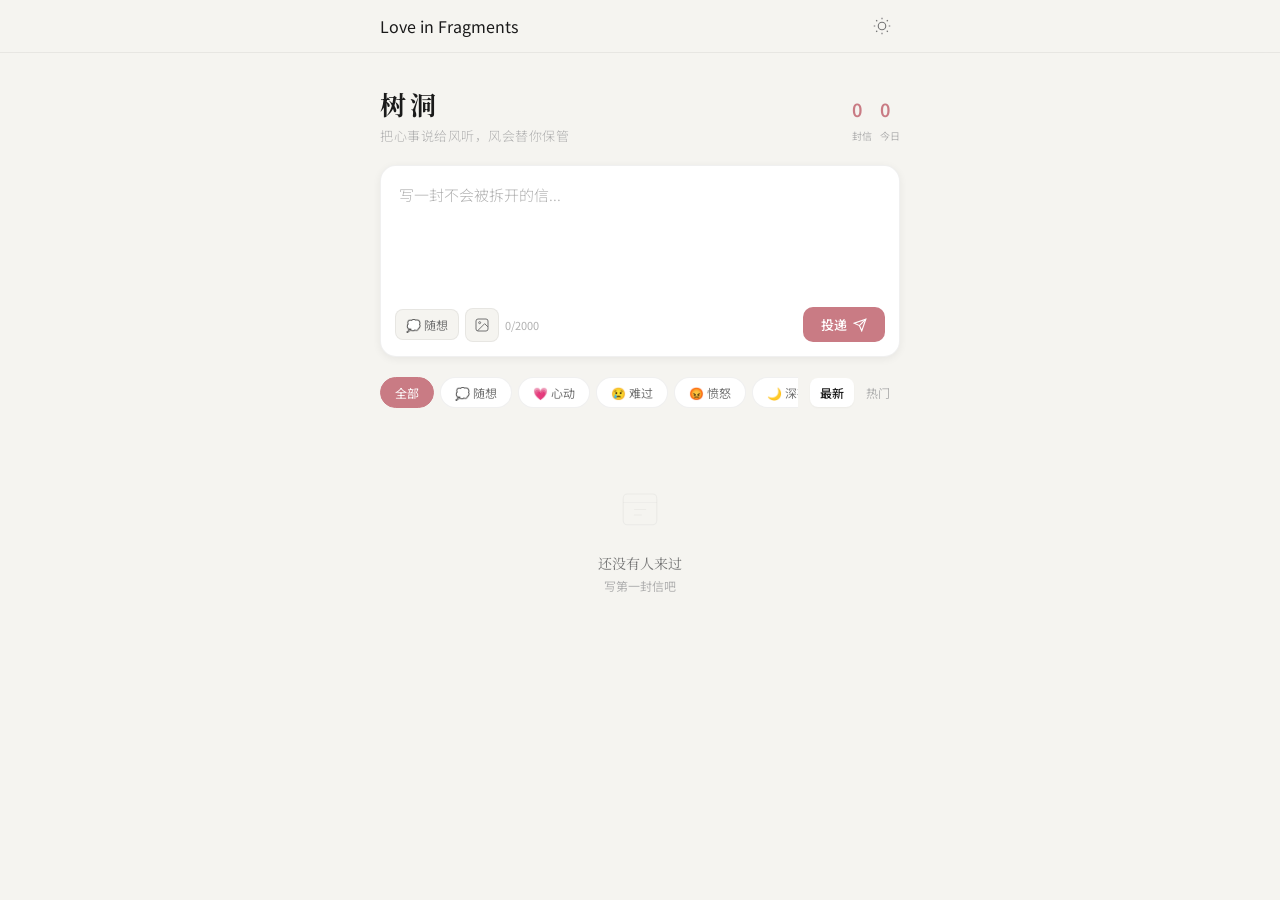
==== index.html @ 7f4bbb24 "Update index.html - new healing UI" ====
<!DOCTYPE html>
<html lang="zh-CN">
<head>
  <meta charset="UTF-8">
  <meta name="viewport" content="width=device-width, initial-scale=1.0">
  <title>人间碎情书 · 树洞</title>
  <link rel="stylesheet" href="style.css?v=202606042">
  <link rel="preconnect" href="https://fonts.googleapis.com">
  <link rel="preconnect" href="https://fonts.gstatic.com" crossorigin>
  <link href="https://fonts.googleapis.com/css2?family=Noto+Serif+SC:wght@400;600;700&family=Inter:wght@300;400;500;600;700&family=Noto+Sans+SC:wght@300;400;500;600&display=swap" rel="stylesheet">
  <link rel="icon" href="data:image/svg+xml,<svg xmlns='http://www.w3.org/2000/svg' viewBox='0 0 100 100'><text y='.9em' font-size='90'>🕊️</text></svg>">
</head>
<body>

  <!-- 顶部导航 -->
  <nav class="topbar">
    <div class="topbar-inner">
      <div class="topbar-left">
        <div class="logo-mark"></div>
        <span class="logo-text">Love in Fragments</span>
      </div>
      <div class="topbar-right">
        <button class="topbar-btn" id="themeToggle" title="切换主题">
          <svg class="icon-sun" width="18" height="18" viewBox="0 0 24 24" fill="none" stroke="currentColor" stroke-width="1.5"><circle cx="12" cy="12" r="5"/><path d="M12 1v2M12 21v2M4.22 4.22l1.42 1.42M18.36 18.36l1.42 1.42M1 12h2M21 12h2M4.22 19.78l1.42-1.42M18.36 5.64l1.42-1.42"/></svg>
          <svg class="icon-moon" width="18" height="18" viewBox="0 0 24 24" fill="none" stroke="currentColor" stroke-width="1.5"><path d="M21 12.79A9 9 0 1 1 11.21 3 7 7 0 0 0 21 12.79z"/></svg>
        </button>
        <button class="topbar-btn" id="adminBtn" title="管理" style="display:none">
          <svg width="18" height="18" viewBox="0 0 24 24" fill="none" stroke="currentColor" stroke-width="1.5"><path d="M12 15a3 3 0 1 0 0-6 3 3 0 0 0 0 6z"/><path d="M19.4 15a1.65 1.65 0 0 0 .33 1.82l.06.06a2 2 0 0 1-2.83 2.83l-.06-.06a1.65 1.65 0 0 0-1.82-.33 1.65 1.65 0 0 0-1 1.51V21a2 2 0 0 1-4 0v-.09A1.65 1.65 0 0 0 9 19.4a1.65 1.65 0 0 0-1.82.33l-.06.06a2 2 0 0 1-2.83-2.83l.06-.06A1.65 1.65 0 0 0 4.68 15a1.65 1.65 0 0 0-1.51-1H3a2 2 0 0 1 0-4h.09A1.65 1.65 0 0 0 4.6 9a1.65 1.65 0 0 0-.33-1.82l-.06-.06a2 2 0 0 1 2.83-2.83l.06.06A1.65 1.65 0 0 0 9 4.68a1.65 1.65 0 0 0 1-1.51V3a2 2 0 0 1 4 0v.09a1.65 1.65 0 0 0 1 1.51 1.65 1.65 0 0 0 1.82-.33l.06-.06a2 2 0 0 1 2.83 2.83l-.06.06A1.65 1.65 0 0 0 19.4 9a1.65 1.65 0 0 0 1.51 1H21a2 2 0 0 1 0 4h-.09a1.65 1.65 0 0 0-1.51 1z"/></svg>
        </button>
      </div>
    </div>
  </nav>

  <main class="page">

    <!-- 问候区 -->
    <section class="greeting-section">
      <div class="greeting-left">
        <h1 class="greeting-title">树洞</h1>
        <p class="greeting-sub">把心事说给风听，风会替你保管</p>
      </div>
      <div class="greeting-stats">
        <div class="stat-card">
          <span class="stat-num" id="totalCount">0</span>
          <span class="stat-label">封信</span>
        </div>
        <div class="stat-card stat-card-alt">
          <span class="stat-num" id="todayCount">0</span>
          <span class="stat-label">今日</span>
        </div>
      </div>
    </section>

    <!-- 投递区 -->
    <section class="compose-section">
      <div class="compose-card">
        <textarea id="secretInput" placeholder="写一封不会被拆开的信..." maxlength="2000" rows="4"></textarea>
        <div class="image-upload-area" id="imageUploadArea" style="display:none">
          <div class="image-preview" id="imagePreview">
            <img id="previewImg" src="" alt="">
            <button class="btn-remove-img" id="removeImg">✕</button>
          </div>
        </div>
        <div class="compose-footer">
          <div class="compose-options">
            <div class="select-wrap">
              <select id="categorySelect">
                <option value="随想">💭 随想</option>
                <option value="心动">💗 心动</option>
                <option value="难过">😢 难过</option>
                <option value="愤怒">😡 愤怒</option>
                <option value="深夜">🌙 深夜</option>
                <option value="开心">😄 开心</option>
              </select>
            </div>
            <button class="option-btn" id="addImageBtn" title="添加图片">
              <svg width="16" height="16" viewBox="0 0 24 24" fill="none" stroke="currentColor" stroke-width="1.5"><rect x="3" y="3" width="18" height="18" rx="3"/><circle cx="8.5" cy="8.5" r="1.5"/><path d="m21 15-5-5L5 21"/></svg>
            </button>
            <input type="file" id="imageInput" accept="image/*" style="display:none">
            <span class="char-count"><span id="charCount">0</span>/2000</span>
          </div>
          <button class="btn-send" id="submitBtn">
            <span>投递</span>
            <svg width="14" height="14" viewBox="0 0 24 24" fill="none" stroke="currentColor" stroke-width="2"><path d="M22 2L11 13"/><path d="m22 2-7 20-4-9-9-4z"/></svg>
          </button>
        </div>
      </div>
    </section>

    <!-- 筛选栏 -->
    <section class="filter-section">
      <div class="filter-scroll">
        <button class="filter-chip active" data-cat="全部">全部</button>
        <button class="filter-chip" data-cat="随想">💭 随想</button>
        <button class="filter-chip" data-cat="心动">💗 心动</button>
        <button class="filter-chip" data-cat="难过">😢 难过</button>
        <button class="filter-chip" data-cat="愤怒">😡 愤怒</button>
        <button class="filter-chip" data-cat="深夜">🌙 深夜</button>
        <button class="filter-chip" data-cat="开心">😄 开心</button>
      </div>
      <div class="sort-group">
        <button class="sort-chip active" data-sort="latest">最新</button>
        <button class="sort-chip" data-sort="hot">热门</button>
      </div>
    </section>

    <!-- 信件列表 -->
    <section class="posts-section">
      <div class="posts-list" id="postsList">
        <div class="empty-state" id="emptyState">
          <div class="empty-illustration">
            <svg width="56" height="56" viewBox="0 0 80 80" fill="none">
              <rect x="16" y="20" width="48" height="44" rx="6" stroke="currentColor" stroke-width="1.5" opacity="0.15"/>
              <path d="M16 32h48" stroke="currentColor" stroke-width="1.5" opacity="0.1"/>
              <path d="M32 42h16M32 50h10" stroke="currentColor" stroke-width="1.5" stroke-linecap="round" opacity="0.12"/>
            </svg>
          </div>
          <p class="empty-text">还没有人来过</p>
          <p class="empty-hint">写第一封信吧</p>
        </div>
      </div>
    </section>

    <!-- 加载更多 -->
    <div class="load-more-wrap" id="loadMore" style="display:none">
      <button class="btn-loadmore" id="loadMoreBtn">再翻一页</button>
    </div>

  </main>

  <!-- 信件详情弹窗 -->
  <div class="modal-overlay" id="postModal" style="display:none">
    <div class="modal-sheet">
      <div class="sheet-handle"></div>
      <div class="sheet-body" id="modalBody"></div>
    </div>
  </div>

  <!-- 管理弹窗 -->
  <div class="modal-overlay" id="adminModal" style="display:none">
    <div class="modal-sheet modal-sheet-lg">
      <div class="sheet-handle"></div>
      <div class="sheet-body">
        <h2 class="admin-title">管理后台</h2>
        <div class="admin-tabs">
          <button class="admin-tab active" data-tab="reports">举报处理</button>
          <button class="admin-tab" data-tab="posts">内容管理</button>
        </div>
        <div class="admin-body" id="adminBody"></div>
      </div>
    </div>
  </div>

  <div class="toast-container" id="toastContainer"></div>

  <script src="cloudbase.full.js"></script>
  <script src="app.js?v=202606042"></script>
</body>
</html>
---- style.css ----
/* ===== 人间碎情书·树洞 — 模块化极简设计 ===== */

:root {
  --bg: #F5F4F0;
  --card: #FFFFFF;
  --card-alt: #FAF9F7;
  --input: #F5F4F0;
  --hover: #F0EFEB;
  --text-1: #1A1A1A;
  --text-2: #737373;
  --text-3: #B0B0B0;
  --pink: #C97B84;
  --pink-hover: #B86872;
  --pink-bg: rgba(201,123,132,0.08);
  --pink-bg-2: rgba(201,123,132,0.05);
  --border: rgba(0,0,0,0.06);
  --shadow-sm: 0 1px 2px rgba(0,0,0,0.04);
  --shadow-md: 0 2px 8px rgba(0,0,0,0.06);
  --shadow-lg: 0 8px 24px rgba(0,0,0,0.08);
  --radius: 16px;
  --radius-sm: 12px;
  --font-s: 'Noto Sans SC', -apple-system, BlinkMacSystemFont, 'PingFang SC', sans-serif;
  --font-serif: 'Noto Serif SC', 'Songti SC', serif;
  --page-pad: 20px;
}

[data-theme="dark"] {
  --bg: #0F0F0F;
  --card: #1A1A1A;
  --card-alt: #222222;
  --input: #252525;
  --hover: #2A2A2A;
  --text-1: #F0F0F0;
  --text-2: #8E8E93;
  --text-3: #48484A;
  --pink: #D4888F;
  --pink-hover: #E09AA0;
  --pink-bg: rgba(212,136,143,0.1);
  --pink-bg-2: rgba(212,136,143,0.06);
  --border: rgba(255,255,255,0.08);
  --shadow-sm: 0 1px 2px rgba(0,0,0,0.2);
  --shadow-md: 0 2px 8px rgba(0,0,0,0.3);
  --shadow-lg: 0 8px 24px rgba(0,0,0,0.4);
}

/* ===== Base ===== */
* { margin:0; padding:0; box-sizing:border-box; }
body {
  font-family: var(--font-s);
  background: var(--bg);
  color: var(--text-1);
  min-height: 100vh;
  -webkit-font-smoothing: antialiased;
  transition: background 0.3s, color 0.3s;
}
::selection { background: var(--pink-bg); color: var(--pink); }
::-webkit-scrollbar { width: 4px; }
::-webkit-scrollbar-thumb { background: var(--text-3); border-radius: 2px; }

/* ===== Topbar ===== */
.topbar {
  position: sticky; top: 0; z-index: 100;
  background: rgba(245,244,240,0.8);
  backdrop-filter: blur(20px); -webkit-backdrop-filter: blur(20px);
  border-bottom: 1px solid var(--border);
}
[data-theme="dark"] .topbar { background: rgba(15,15,15,0.8); }

.topbar-inner {
  max-width: 560px; margin: 0 auto;
  display: flex; justify-content: space-between; align-items: center;
  height: 52px; padding: 0 var(--page-pad);
}
.logo {
  font-family: var(--font-serif);
  font-size: 15px; font-weight: 600;
  letter-spacing: 3px; color: var(--text-1);
}
.topbar-right { display: flex; gap: 4px; }
.topbar-btn {
  width: 36px; height: 36px;
  display: flex; align-items: center; justify-content: center;
  background: none; border: none;
  color: var(--text-2); font-size: 15px;
  border-radius: 10px; cursor: pointer;
  transition: all 0.2s;
}
.topbar-btn:hover { background: var(--hover); color: var(--text-1); }
.icon-moon { display: none; }
[data-theme="dark"] .icon-moon { display: inline; }
[data-theme="dark"] .icon-sun { display: none; }

/* ===== Page ===== */
.page {
  max-width: 560px;
  margin: 0 auto;
  padding: 0 var(--page-pad) 100px;
}

/* ===== 模块1: 问候区 ===== */
.greeting-section {
  display: flex;
  justify-content: space-between;
  align-items: flex-end;
  padding: 32px 0 20px;
}
.greeting-title {
  font-family: var(--font-serif);
  font-size: 26px; font-weight: 700;
  letter-spacing: 4px;
  color: var(--text-1);
  margin-bottom: 4px;
}
.greeting-sub {
  font-size: 13px; color: var(--text-3);
  font-weight: 300; letter-spacing: 0.5px;
}
.greeting-stats { display: flex; gap: 8px; }
.stat-chip {
  background: var(--card);
  border: 1px solid var(--border);
  border-radius: 10px;
  padding: 8px 14px;
  text-align: center;
  box-shadow: var(--shadow-sm);
}
.stat-num {
  display: block;
  font-size: 18px; font-weight: 600;
  color: var(--pink);
  font-variant-numeric: tabular-nums;
  line-height: 1.2;
}
.stat-label {
  font-size: 10px; color: var(--text-3);
  font-weight: 400;
}

/* ===== 模块2: 投递区 ===== */
.compose-section { margin-bottom: 20px; }
.compose-card {
  background: var(--card);
  border: 1px solid var(--border);
  border-radius: var(--radius);
  box-shadow: var(--shadow-md);
  overflow: hidden;
  transition: box-shadow 0.2s;
}
.compose-card:focus-within {
  box-shadow: var(--shadow-lg);
}

#secretInput {
  width: 100%;
  border: none; background: transparent;
  padding: 16px 18px 8px;
  font-size: 15px; line-height: 1.7;
  font-family: var(--font-serif);
  color: var(--text-1);
  resize: none; outline: none;
}
#secretInput::placeholder {
  color: var(--text-3);
  font-family: var(--font-s);
  font-weight: 300;
}

.image-upload-area { padding: 0 18px; }
.image-preview {
  position: relative;
  display: inline-block;
  max-width: 160px;
  border-radius: var(--radius-sm);
  overflow: hidden;
}
.image-preview img { width: 100%; display: block; border-radius: var(--radius-sm); }
.btn-remove-img {
  position: absolute; top: 6px; right: 6px;
  width: 22px; height: 22px;
  background: rgba(0,0,0,0.5); color: #fff;
  border: none; border-radius: 50%;
  font-size: 10px; cursor: pointer;
  display: flex; align-items: center; justify-content: center;
}

.compose-footer {
  display: flex;
  justify-content: space-between;
  align-items: center;
  padding: 10px 14px 14px;
  gap: 8px;
}
.compose-options {
  display: flex; align-items: center; gap: 6px;
  flex: 1; min-width: 0;
}
.select-wrap {
  position: relative;
}
#categorySelect {
  background: var(--input);
  color: var(--text-2);
  border: 1px solid var(--border);
  padding: 6px 10px;
  border-radius: 8px;
  font-size: 12px; font-family: var(--font-s);
  cursor: pointer; outline: none;
  -webkit-appearance: none; appearance: none;
  transition: border-color 0.2s;
}
#categorySelect:focus { border-color: var(--pink); }

.option-btn {
  width: 34px; height: 34px;
  display: flex; align-items: center; justify-content: center;
  background: var(--input);
  border: 1px solid var(--border);
  border-radius: 8px;
  color: var(--text-2);
  cursor: pointer;
  transition: all 0.2s;
  flex-shrink: 0;
}
.option-btn:hover { border-color: var(--pink); color: var(--pink); }

.char-count {
  font-size: 11px; color: var(--text-3);
  font-variant-numeric: tabular-nums;
  white-space: nowrap;
}

.btn-send {
  display: flex; align-items: center; gap: 6px;
  background: var(--pink);
  color: #FFF; border: none;
  padding: 8px 18px;
  border-radius: 10px;
  font-size: 13px; font-family: var(--font-s);
  font-weight: 500; cursor: pointer;
  transition: all 0.2s;
  flex-shrink: 0;
}
.btn-send:hover { background: var(--pink-hover); transform: translateY(-1px); box-shadow: 0 2px 8px rgba(201,123,132,0.3); }
.btn-send:disabled { opacity: 0.35; cursor: not-allowed; transform: none; box-shadow: none; }

/* ===== 模块3: 筛选栏 ===== */
.filter-section {
  display: flex;
  justify-content: space-between;
  align-items: center;
  margin-bottom: 16px;
  gap: 12px;
}
.filter-scroll {
  display: flex; gap: 6px;
  overflow-x: auto;
  -webkit-overflow-scrolling: touch;
  flex: 1;
}
.filter-scroll::-webkit-scrollbar { display: none; }

.filter-chip {
  flex-shrink: 0;
  background: var(--card);
  border: 1px solid var(--border);
  color: var(--text-2);
  padding: 6px 14px;
  border-radius: 20px;
  font-size: 12px; font-family: var(--font-s);
  cursor: pointer;
  transition: all 0.2s;
  white-space: nowrap;
}
.filter-chip:hover { border-color: var(--pink); color: var(--pink); }
.filter-chip.active {
  background: var(--pink);
  color: #FFF;
  border-color: var(--pink);
}

.sort-group { display: flex; gap: 2px; flex-shrink: 0; }
.sort-chip {
  background: none; border: none;
  color: var(--text-3);
  padding: 6px 10px;
  border-radius: 8px;
  font-size: 12px; font-family: var(--font-s);
  cursor: pointer; transition: all 0.2s;
}
.sort-chip:hover { color: var(--text-1); }
.sort-chip.active { color: var(--text-1); font-weight: 500; background: var(--card); box-shadow: var(--shadow-sm); }

/* ===== 模块4: 信件列表 ===== */
.posts-section { /* container */ }
.posts-list { display: flex; flex-direction: column; gap: 10px; }

.post-card {
  background: var(--card);
  border: 1px solid var(--border);
  border-radius: var(--radius);
  padding: 18px;
  box-shadow: var(--shadow-sm);
  cursor: pointer;
  transition: all 0.2s;
  animation: cardSlide 0.3s ease both;
}
.post-card:hover { box-shadow: var(--shadow-md); transform: translateY(-1px); }

@keyframes cardSlide {
  from { opacity: 0; transform: translateY(8px); }
  to { opacity: 1; transform: translateY(0); }
}

.post-header {
  display: flex; justify-content: space-between; align-items: center;
  margin-bottom: 10px;
}
.post-meta {
  display: flex; align-items: center; gap: 6px;
  font-size: 11px; color: var(--text-3);
}
.post-emoji { font-size: 14px; }
.post-category {
  color: var(--pink);
  font-size: 11px; font-weight: 500;
}
.post-time {}
.post-more {
  background: none; border: none;
  color: var(--text-3); font-size: 14px;
  cursor: pointer; padding: 4px 6px; border-radius: 6px;
  transition: all 0.2s;
}
.post-more:hover { background: var(--hover); color: var(--text-1); }

.post-content {
  font-family: var(--font-serif);
  font-size: 14.5px; line-height: 1.8;
  color: var(--text-1);
  margin-bottom: 12px;
  word-break: break-word;
  display: -webkit-box;
  -webkit-line-clamp: 4;
  -webkit-box-orient: vertical;
  overflow: hidden;
}
.post-content.expanded { -webkit-line-clamp: unset; }

.post-image {
  margin-bottom: 12px;
  border-radius: var(--radius-sm);
  overflow: hidden;
}
.post-image img {
  width: 100%; max-height: 360px;
  object-fit: cover; display: block;
}

.post-footer {
  display: flex; gap: 2px;
  padding-top: 10px;
  border-top: 1px solid var(--border);
}
.post-action {
  display: flex; align-items: center; gap: 4px;
  background: none; border: none;
  color: var(--text-3);
  font-size: 12px; font-family: var(--font-s);
  cursor: pointer;
  padding: 5px 10px;
  border-radius: 8px;
  transition: all 0.2s;
}
.post-action:hover { color: var(--pink); background: var(--pink-bg-2); }
.post-action.liked { color: var(--pink); }

/* ===== Empty ===== */
.empty-state {
  text-align: center;
  padding: 56px 20px;
  color: var(--text-3);
}
.empty-illustration { margin-bottom: 12px; color: var(--text-3); }
.empty-text {
  font-family: var(--font-serif);
  font-size: 14px; color: var(--text-2);
  margin-bottom: 4px;
}
.empty-hint {
  font-size: 12px; color: var(--text-3);
}

/* ===== Load More ===== */
.load-more-wrap { text-align: center; padding: 20px 0; }
.btn-loadmore {
  background: var(--card);
  color: var(--text-2);
  border: 1px solid var(--border);
  padding: 10px 32px;
  border-radius: 20px;
  font-size: 13px; font-family: var(--font-s);
  cursor: pointer;
  box-shadow: var(--shadow-sm);
  transition: all 0.2s;
}
.btn-loadmore:hover { border-color: var(--pink); color: var(--pink); }

/* ===== Modal (Bottom Sheet) ===== */
.modal-overlay {
  position: fixed; top: 0; left: 0; right: 0; bottom: 0;
  background: rgba(0,0,0,0.35);
  z-index: 200;
  display: flex; align-items: flex-end; justify-content: center;
  animation: overlayIn 0.2s ease;
}
[data-theme="dark"] .modal-overlay { background: rgba(0,0,0,0.55); }

@keyframes overlayIn {
  from { opacity: 0; }
  to { opacity: 1; }
}

.modal-sheet {
  background: var(--card);
  border-radius: var(--radius) var(--radius) 0 0;
  width: 100%; max-width: 560px;
  max-height: 88vh;
  overflow-y: auto;
  padding: 12px 22px 28px;
  animation: sheetUp 0.3s cubic-bezier(0.32,0.72,0,1);
}
.modal-sheet-lg { max-width: 680px; }

@keyframes sheetUp {
  from { transform: translateY(100%); }
  to { transform: translateY(0); }
}

.sheet-handle {
  width: 36px; height: 4px;
  background: var(--text-3);
  border-radius: 2px;
  margin: 0 auto 16px;
  opacity: 0.4;
}

.sheet-body { position: relative; }

/* Modal Post Detail */
.modal-post { margin-bottom: 20px; }
.modal-post .post-content {
  -webkit-line-clamp: unset;
  font-size: 15.5px;
  margin-bottom: 16px;
}

/* Close button inside sheet */
.modal-close {
  position: absolute; top: 0; right: 0;
  background: var(--input);
  border: none; color: var(--text-2);
  width: 30px; height: 30px;
  border-radius: 50%; font-size: 12px;
  cursor: pointer;
  display: flex; align-items: center; justify-content: center;
  transition: all 0.2s;
}
.modal-close:hover { background: var(--pink); color: #FFF; }

/* Comments */
.comments-section {
  border-top: 1px solid var(--border);
  padding-top: 16px;
}
.comments-title {
  font-size: 14px; font-weight: 500;
  margin-bottom: 14px; color: var(--text-1);
}

.comment-input-wrap {
  display: flex; gap: 8px;
  margin-bottom: 16px;
}
.comment-input {
  flex: 1;
  background: var(--input);
  border: 1px solid var(--border);
  border-radius: 20px;
  padding: 9px 16px;
  color: var(--text-1);
  font-size: 13px; font-family: var(--font-s);
  outline: none; transition: border-color 0.2s;
}
.comment-input:focus { border-color: var(--pink); }
.comment-input::placeholder { color: var(--text-3); }

.btn-comment {
  background: var(--pink); color: #FFF; border: none;
  padding: 9px 16px; border-radius: 10px;
  font-size: 13px; font-family: var(--font-s); font-weight: 500;
  cursor: pointer; transition: all 0.2s;
  white-space: nowrap;
}
.btn-comment:hover { background: var(--pink-hover); }

.comment-item {
  display: flex; gap: 10px;
  padding: 10px 0;
  border-bottom: 1px solid var(--border);
}
.comment-item:last-child { border-bottom: none; }
.comment-avatar {
  width: 28px; height: 28px;
  border-radius: 50%;
  background: var(--input);
  display: flex; align-items: center; justify-content: center;
  font-size: 12px; flex-shrink: 0;
  color: var(--text-3);
}
.comment-body { flex: 1; }
.comment-author {
  font-size: 12px; font-weight: 500;
  color: var(--text-1); margin-bottom: 2px;
}
.comment-text {
  font-size: 13px; color: var(--text-2); line-height: 1.6;
}
.comment-time {
  font-size: 10px; color: var(--text-3); margin-top: 3px;
}
.comment-actions { display: flex; gap: 10px; margin-top: 4px; }
.comment-action-btn {
  background: none; border: none;
  color: var(--text-3); font-size: 11px;
  cursor: pointer;
}
.comment-action-btn:hover { color: var(--pink); }

.btn-report {
  background: none; border: none;
  color: var(--text-3); font-size: 11px;
  cursor: pointer; margin-left: auto;
}
.btn-report:hover { color: #c0392b; }

/* ===== Admin ===== */
.admin-title {
  font-family: var(--font-serif);
  font-size: 17px; font-weight: 600;
  margin-bottom: 16px;
}
.admin-tabs {
  display: flex; gap: 4px;
  margin-bottom: 16px;
}
.admin-tab {
  background: var(--input);
  border: none; color: var(--text-2);
  padding: 7px 16px; border-radius: 8px;
  font-size: 13px; font-family: var(--font-s);
  cursor: pointer; transition: all 0.2s;
}
.admin-tab.active { background: var(--pink); color: #FFF; }

.admin-item {
  background: var(--input);
  border-radius: var(--radius-sm);
  padding: 14px;
  margin-bottom: 8px;
}
.admin-item-header {
  display: flex; justify-content: space-between; align-items: center;
  margin-bottom: 6px;
}
.admin-item-content {
  font-size: 13px; color: var(--text-2);
  margin-bottom: 8px;
}
.admin-item-actions { display: flex; gap: 6px; }
.admin-btn {
  padding: 5px 12px; border-radius: 6px;
  font-size: 12px; cursor: pointer;
  border: none; font-family: var(--font-s);
  transition: all 0.2s;
}
.admin-btn-approve { background: #4CAF50; color: white; }
.admin-btn-delete { background: #E53935; color: white; }
.admin-btn-dismiss { background: var(--card); color: var(--text-2); border: 1px solid var(--border); }

/* ===== Toast ===== */
.toast-container {
  position: fixed;
  top: 64px; left: 50%; transform: translateX(-50%);
  z-index: 300;
  display: flex; flex-direction: column;
  align-items: center; gap: 8px;
}
.toast {
  background: var(--card);
  color: var(--text-1);
  padding: 10px 20px;
  border-radius: 12px;
  font-size: 13px; font-family: var(--font-s);
  box-shadow: var(--shadow-lg);
  animation: toastPop 0.3s ease;
  max-width: 280px;
  text-align: center;
}
.toast.success { background: #34C759; color: white; }
.toast.error { background: #E53935; color: white; }
@keyframes toastPop {
  from { transform: translateY(-10px); opacity: 0; }
  to { transform: translateY(0); opacity: 1; }
}

/* ===== Mobile ===== */
@media (max-width: 480px) {
  :root { --page-pad: 14px; }
  .greeting-title { font-size: 22px; letter-spacing: 3px; }
  .greeting-sub { font-size: 12px; }
  .greeting-section { padding: 24px 0 16px; flex-direction: column; align-items: flex-start; gap: 12px; }
  .greeting-stats { align-self: flex-start; }
  .compose-footer { flex-direction: column; gap: 10px; }
  .compose-options { width: 100%; }
  .btn-send { width: 100%; justify-content: center; }
  .post-card { padding: 14px; }
  .modal-sheet { padding: 12px 18px 24px; }
}
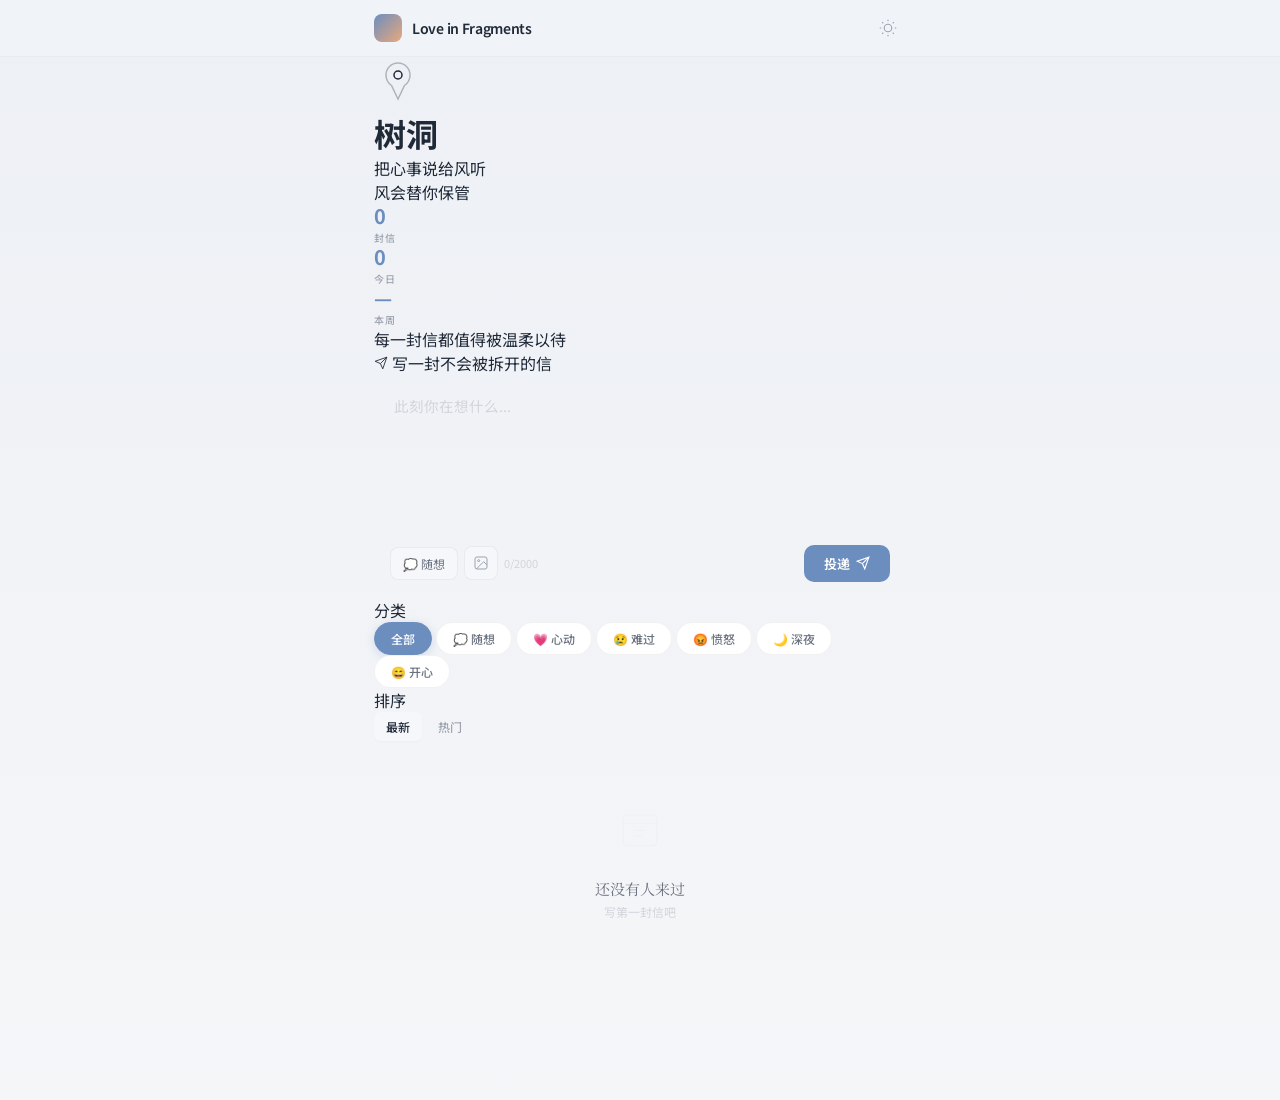
==== commit 9f32040f: "dashboard layout v2" ====
--- a/index.html
+++ b/index.html
@@ -4,7 +4,7 @@
   <meta charset="UTF-8">
   <meta name="viewport" content="width=device-width, initial-scale=1.0">
   <title>人间碎情书 · 树洞</title>
-  <link rel="stylesheet" href="style.css?v=202606042">
+  <link rel="stylesheet" href="style.css?v=202606043">
   <link rel="preconnect" href="https://fonts.googleapis.com">
   <link rel="preconnect" href="https://fonts.gstatic.com" crossorigin>
   <link href="https://fonts.googleapis.com/css2?family=Noto+Serif+SC:wght@400;600;700&family=Inter:wght@300;400;500;600;700&family=Noto+Sans+SC:wght@300;400;500;600&display=swap" rel="stylesheet">
@@ -33,28 +33,53 @@
 
   <main class="page">
 
-    <!-- 问候区 -->
-    <section class="greeting-section">
-      <div class="greeting-left">
-        <h1 class="greeting-title">树洞</h1>
-        <p class="greeting-sub">把心事说给风听，风会替你保管</p>
-      </div>
-      <div class="greeting-stats">
-        <div class="stat-card">
-          <span class="stat-num" id="totalCount">0</span>
-          <span class="stat-label">封信</span>
-        </div>
-        <div class="stat-card stat-card-alt">
-          <span class="stat-num" id="todayCount">0</span>
-          <span class="stat-label">今日</span>
+    <!-- 仪表盘网格布局 -->
+    <div class="dashboard-grid">
+
+      <!-- Row 1 左：品牌/问候 -->
+      <div class="dash-card dash-brand">
+        <div class="brand-visual">
+          <div class="brand-icon">
+            <svg width="48" height="48" viewBox="0 0 48 48" fill="none">
+              <path d="M24 6C17.373 6 12 11.373 12 18c0 4.5 2 8 5.5 10.5L24 42l6.5-13.5C34 26 36 22.5 36 18c0-6.627-5.373-12-12-12z" stroke="currentColor" stroke-width="1.5" fill="none" opacity="0.3"/>
+              <path d="M24 14c-2.21 0-4 1.79-4 4s1.79 4 4 4 4-1.79 4-4-1.79-4-4-4z" stroke="currentColor" stroke-width="1.5" fill="none"/>
+            </svg>
+          </div>
+          <h1 class="brand-title">树洞</h1>
+          <p class="brand-sub">把心事说给风听<br>风会替你保管</p>
         </div>
       </div>
-    </section>
 
-    <!-- 投递区 -->
-    <section class="compose-section">
-      <div class="compose-card">
-        <textarea id="secretInput" placeholder="写一封不会被拆开的信..." maxlength="2000" rows="4"></textarea>
+      <!-- Row 1 右：数据面板 -->
+      <div class="dash-card dash-stats">
+        <div class="stats-grid">
+          <div class="stat-block">
+            <span class="stat-num" id="totalCount">0</span>
+            <span class="stat-label">封信</span>
+          </div>
+          <div class="stat-block">
+            <span class="stat-num" id="todayCount">0</span>
+            <span class="stat-label">今日</span>
+          </div>
+          <div class="stat-block">
+            <span class="stat-num" id="weekCount">—</span>
+            <span class="stat-label">本周</span>
+          </div>
+        </div>
+        <div class="stats-footer">
+          <span class="stats-hint">每一封信都值得被温柔以待</span>
+        </div>
+      </div>
+
+      <!-- Row 2 左：投递区 -->
+      <div class="dash-card dash-compose">
+        <div class="compose-header">
+          <span class="compose-label">
+            <svg width="14" height="14" viewBox="0 0 24 24" fill="none" stroke="currentColor" stroke-width="1.5"><path d="M22 2L11 13"/><path d="m22 2-7 20-4-9-9-4z"/></svg>
+            写一封不会被拆开的信
+          </span>
+        </div>
+        <textarea id="secretInput" placeholder="此刻你在想什么..." maxlength="2000" rows="5"></textarea>
         <div class="image-upload-area" id="imageUploadArea" style="display:none">
           <div class="image-preview" id="imagePreview">
             <img id="previewImg" src="" alt="">
@@ -85,24 +110,31 @@
           </button>
         </div>
       </div>
-    </section>
 
-    <!-- 筛选栏 -->
-    <section class="filter-section">
-      <div class="filter-scroll">
-        <button class="filter-chip active" data-cat="全部">全部</button>
-        <button class="filter-chip" data-cat="随想">💭 随想</button>
-        <button class="filter-chip" data-cat="心动">💗 心动</button>
-        <button class="filter-chip" data-cat="难过">😢 难过</button>
-        <button class="filter-chip" data-cat="愤怒">😡 愤怒</button>
-        <button class="filter-chip" data-cat="深夜">🌙 深夜</button>
-        <button class="filter-chip" data-cat="开心">😄 开心</button>
+      <!-- Row 2 右：筛选/排序 -->
+      <div class="dash-card dash-filter">
+        <div class="filter-group">
+          <span class="filter-label">分类</span>
+          <div class="filter-chips">
+            <button class="filter-chip active" data-cat="全部">全部</button>
+            <button class="filter-chip" data-cat="随想">💭 随想</button>
+            <button class="filter-chip" data-cat="心动">💗 心动</button>
+            <button class="filter-chip" data-cat="难过">😢 难过</button>
+            <button class="filter-chip" data-cat="愤怒">😡 愤怒</button>
+            <button class="filter-chip" data-cat="深夜">🌙 深夜</button>
+            <button class="filter-chip" data-cat="开心">😄 开心</button>
+          </div>
+        </div>
+        <div class="filter-group">
+          <span class="filter-label">排序</span>
+          <div class="sort-chips">
+            <button class="sort-chip active" data-sort="latest">最新</button>
+            <button class="sort-chip" data-sort="hot">热门</button>
+          </div>
+        </div>
       </div>
-      <div class="sort-group">
-        <button class="sort-chip active" data-sort="latest">最新</button>
-        <button class="sort-chip" data-sort="hot">热门</button>
-      </div>
-    </section>
+
+    </div><!-- /dashboard-grid -->
 
     <!-- 信件列表 -->
     <section class="posts-section">
@@ -154,6 +186,6 @@
   <div class="toast-container" id="toastContainer"></div>
 
   <script src="cloudbase.full.js"></script>
-  <script src="app.js?v=202606042"></script>
+  <script src="app.js?v=202606043"></script>
 </body>
 </html>
--- a/style.css
+++ b/style.css
@@ -1,171 +1,251 @@
-/* ===== 人间碎情书·树洞 — 模块化极简设计 ===== */
+/* ===== Love in Fragments · Tree Hole — Healing B-End UI ===== */
 
 :root {
-  --bg: #F5F4F0;
+  /* 背景 & 卡片 */
+  --bg: #F2F4F7;
+  --bg-gradient: linear-gradient(180deg, #EDF0F5 0%, #F5F6F8 100%);
   --card: #FFFFFF;
-  --card-alt: #FAF9F7;
-  --input: #F5F4F0;
-  --hover: #F0EFEB;
-  --text-1: #1A1A1A;
-  --text-2: #737373;
-  --text-3: #B0B0B0;
-  --pink: #C97B84;
-  --pink-hover: #B86872;
-  --pink-bg: rgba(201,123,132,0.08);
-  --pink-bg-2: rgba(201,123,132,0.05);
-  --border: rgba(0,0,0,0.06);
-  --shadow-sm: 0 1px 2px rgba(0,0,0,0.04);
-  --shadow-md: 0 2px 8px rgba(0,0,0,0.06);
-  --shadow-lg: 0 8px 24px rgba(0,0,0,0.08);
+  --card-hover: #FAFBFC;
+  --input: #F5F7FA;
+  --hover: #F0F2F5;
+  
+  /* 文字 */
+  --text-1: #1F2937;
+  --text-2: #6B7280;
+  --text-3: #9CA3AF;
+  --text-4: #D1D5DB;
+  
+  /* 主色调 — 柔蓝 */
+  --primary: #6C8EBF;
+  --primary-hover: #5A7DB0;
+  --primary-bg: rgba(108,142,191,0.08);
+  --primary-bg-2: rgba(108,142,191,0.04);
+  
+  /* 辅色 */
+  --warm: #E8A87C;
+  --warm-bg: rgba(232,168,124,0.08);
+  --danger: #E57373;
+  --success: #81C784;
+  
+  /* 边框 & 阴影 */
+  --border: rgba(0,0,0,0.05);
+  --border-light: rgba(0,0,0,0.03);
+  --shadow-xs: 0 1px 2px rgba(0,0,0,0.03);
+  --shadow-sm: 0 1px 3px rgba(0,0,0,0.04), 0 1px 2px rgba(0,0,0,0.02);
+  --shadow-md: 0 4px 6px -1px rgba(0,0,0,0.05), 0 2px 4px -1px rgba(0,0,0,0.03);
+  --shadow-lg: 0 10px 25px -5px rgba(0,0,0,0.06), 0 4px 10px -4px rgba(0,0,0,0.04);
+  --shadow-xl: 0 20px 40px -10px rgba(0,0,0,0.08);
+  
+  /* 圆角 */
   --radius: 16px;
-  --radius-sm: 12px;
-  --font-s: 'Noto Sans SC', -apple-system, BlinkMacSystemFont, 'PingFang SC', sans-serif;
+  --radius-sm: 10px;
+  --radius-xs: 8px;
+  --radius-full: 999px;
+  
+  /* 字体 */
+  --font-s: 'Inter', 'Noto Sans SC', -apple-system, BlinkMacSystemFont, 'PingFang SC', sans-serif;
   --font-serif: 'Noto Serif SC', 'Songti SC', serif;
-  --page-pad: 20px;
-}
-
+  
+  /* 间距 */
+  --page-pad: 24px;
+  --max-w: 580px;
+}
+
+/* ===== 暗色主题 ===== */
 [data-theme="dark"] {
-  --bg: #0F0F0F;
-  --card: #1A1A1A;
-  --card-alt: #222222;
-  --input: #252525;
-  --hover: #2A2A2A;
-  --text-1: #F0F0F0;
-  --text-2: #8E8E93;
-  --text-3: #48484A;
-  --pink: #D4888F;
-  --pink-hover: #E09AA0;
-  --pink-bg: rgba(212,136,143,0.1);
-  --pink-bg-2: rgba(212,136,143,0.06);
-  --border: rgba(255,255,255,0.08);
-  --shadow-sm: 0 1px 2px rgba(0,0,0,0.2);
-  --shadow-md: 0 2px 8px rgba(0,0,0,0.3);
-  --shadow-lg: 0 8px 24px rgba(0,0,0,0.4);
+  --bg: #0F1117;
+  --bg-gradient: linear-gradient(180deg, #0F1117 0%, #141620 100%);
+  --card: #1A1D28;
+  --card-hover: #1E2130;
+  --input: #22253A;
+  --hover: #262940;
+  --text-1: #E8ECF4;
+  --text-2: #8B92A5;
+  --text-3: #505668;
+  --text-4: #333848;
+  --primary: #7B9FD4;
+  --primary-hover: #8DB0E0;
+  --primary-bg: rgba(123,159,212,0.1);
+  --primary-bg-2: rgba(123,159,212,0.05);
+  --warm: #E8A87C;
+  --warm-bg: rgba(232,168,124,0.08);
+  --border: rgba(255,255,255,0.06);
+  --border-light: rgba(255,255,255,0.03);
+  --shadow-xs: 0 1px 2px rgba(0,0,0,0.2);
+  --shadow-sm: 0 1px 3px rgba(0,0,0,0.3), 0 1px 2px rgba(0,0,0,0.15);
+  --shadow-md: 0 4px 6px -1px rgba(0,0,0,0.3), 0 2px 4px -1px rgba(0,0,0,0.15);
+  --shadow-lg: 0 10px 25px -5px rgba(0,0,0,0.4), 0 4px 10px -4px rgba(0,0,0,0.2);
+  --shadow-xl: 0 20px 40px -10px rgba(0,0,0,0.5);
 }
 
 /* ===== Base ===== */
-* { margin:0; padding:0; box-sizing:border-box; }
+* { margin: 0; padding: 0; box-sizing: border-box; }
+
 body {
   font-family: var(--font-s);
-  background: var(--bg);
+  background: var(--bg-gradient);
   color: var(--text-1);
   min-height: 100vh;
   -webkit-font-smoothing: antialiased;
-  transition: background 0.3s, color 0.3s;
-}
-::selection { background: var(--pink-bg); color: var(--pink); }
-::-webkit-scrollbar { width: 4px; }
-::-webkit-scrollbar-thumb { background: var(--text-3); border-radius: 2px; }
+  -moz-osx-font-smoothing: grayscale;
+  transition: background 0.4s ease, color 0.3s ease;
+}
+
+::selection { background: var(--primary-bg); color: var(--primary); }
+::-webkit-scrollbar { width: 5px; }
+::-webkit-scrollbar-track { background: transparent; }
+::-webkit-scrollbar-thumb { background: var(--text-4); border-radius: 3px; }
+::-webkit-scrollbar-thumb:hover { background: var(--text-3); }
 
 /* ===== Topbar ===== */
 .topbar {
   position: sticky; top: 0; z-index: 100;
-  background: rgba(245,244,240,0.8);
-  backdrop-filter: blur(20px); -webkit-backdrop-filter: blur(20px);
-  border-bottom: 1px solid var(--border);
-}
-[data-theme="dark"] .topbar { background: rgba(15,15,15,0.8); }
+  background: rgba(242,244,247,0.72);
+  backdrop-filter: blur(24px) saturate(180%);
+  -webkit-backdrop-filter: blur(24px) saturate(180%);
+  border-bottom: 1px solid var(--border-light);
+}
+[data-theme="dark"] .topbar { background: rgba(15,17,23,0.72); }
 
 .topbar-inner {
-  max-width: 560px; margin: 0 auto;
+  max-width: var(--max-w); margin: 0 auto;
   display: flex; justify-content: space-between; align-items: center;
-  height: 52px; padding: 0 var(--page-pad);
-}
-.logo {
-  font-family: var(--font-serif);
-  font-size: 15px; font-weight: 600;
-  letter-spacing: 3px; color: var(--text-1);
-}
+  height: 56px; padding: 0 var(--page-pad);
+}
+
+.topbar-left {
+  display: flex; align-items: center; gap: 10px;
+}
+
+.logo-mark {
+  width: 28px; height: 28px;
+  border-radius: 8px;
+  background: linear-gradient(135deg, var(--primary) 0%, var(--warm) 100%);
+  flex-shrink: 0;
+}
+
+.logo-text {
+  font-family: 'Inter', var(--font-s);
+  font-size: 14px; font-weight: 600;
+  letter-spacing: -0.3px;
+  color: var(--text-1);
+}
+
 .topbar-right { display: flex; gap: 4px; }
+
 .topbar-btn {
   width: 36px; height: 36px;
   display: flex; align-items: center; justify-content: center;
   background: none; border: none;
-  color: var(--text-2); font-size: 15px;
-  border-radius: 10px; cursor: pointer;
-  transition: all 0.2s;
-}
-.topbar-btn:hover { background: var(--hover); color: var(--text-1); }
+  color: var(--text-3);
+  border-radius: var(--radius-xs); cursor: pointer;
+  transition: all 0.2s ease;
+}
+.topbar-btn:hover { background: var(--hover); color: var(--text-2); }
+
 .icon-moon { display: none; }
-[data-theme="dark"] .icon-moon { display: inline; }
+[data-theme="dark"] .icon-moon { display: inline-block; }
 [data-theme="dark"] .icon-sun { display: none; }
 
 /* ===== Page ===== */
 .page {
-  max-width: 560px;
+  max-width: var(--max-w);
   margin: 0 auto;
-  padding: 0 var(--page-pad) 100px;
-}
-
-/* ===== 模块1: 问候区 ===== */
+  padding: 0 var(--page-pad) 120px;
+}
+
+/* ===== 问候区 ===== */
 .greeting-section {
   display: flex;
   justify-content: space-between;
   align-items: flex-end;
-  padding: 32px 0 20px;
-}
+  padding: 32px 0 24px;
+}
+
 .greeting-title {
   font-family: var(--font-serif);
-  font-size: 26px; font-weight: 700;
-  letter-spacing: 4px;
+  font-size: 28px; font-weight: 700;
+  letter-spacing: 6px;
   color: var(--text-1);
-  margin-bottom: 4px;
-}
+  margin-bottom: 6px;
+  line-height: 1.2;
+}
+
 .greeting-sub {
-  font-size: 13px; color: var(--text-3);
-  font-weight: 300; letter-spacing: 0.5px;
-}
+  font-size: 13px;
+  color: var(--text-3);
+  font-weight: 400;
+  letter-spacing: 0.3px;
+}
+
 .greeting-stats { display: flex; gap: 8px; }
-.stat-chip {
+
+.stat-card {
   background: var(--card);
   border: 1px solid var(--border);
-  border-radius: 10px;
-  padding: 8px 14px;
+  border-radius: var(--radius-sm);
+  padding: 10px 16px;
   text-align: center;
-  box-shadow: var(--shadow-sm);
-}
+  box-shadow: var(--shadow-xs);
+  transition: all 0.2s;
+}
+.stat-card:hover { box-shadow: var(--shadow-sm); transform: translateY(-1px); }
+
+.stat-card-alt {
+  background: var(--primary-bg);
+  border-color: rgba(108,142,191,0.12);
+}
+
 .stat-num {
   display: block;
-  font-size: 18px; font-weight: 600;
-  color: var(--pink);
+  font-family: 'Inter', var(--font-s);
+  font-size: 20px; font-weight: 700;
+  color: var(--primary);
   font-variant-numeric: tabular-nums;
   line-height: 1.2;
 }
+
 .stat-label {
-  font-size: 10px; color: var(--text-3);
-  font-weight: 400;
-}
-
-/* ===== 模块2: 投递区 ===== */
+  display: block;
+  font-size: 10px;
+  color: var(--text-3);
+  font-weight: 500;
+  letter-spacing: 0.5px;
+  margin-top: 2px;
+}
+
+/* ===== 投递区 ===== */
 .compose-section { margin-bottom: 20px; }
+
 .compose-card {
   background: var(--card);
   border: 1px solid var(--border);
   border-radius: var(--radius);
+  box-shadow: var(--shadow-sm);
+  overflow: hidden;
+  transition: all 0.3s ease;
+}
+.compose-card:focus-within {
   box-shadow: var(--shadow-md);
-  overflow: hidden;
-  transition: box-shadow 0.2s;
-}
-.compose-card:focus-within {
-  box-shadow: var(--shadow-lg);
+  border-color: rgba(108,142,191,0.2);
 }
 
 #secretInput {
   width: 100%;
   border: none; background: transparent;
-  padding: 16px 18px 8px;
-  font-size: 15px; line-height: 1.7;
+  padding: 18px 20px 10px;
+  font-size: 14.5px; line-height: 1.75;
   font-family: var(--font-serif);
   color: var(--text-1);
   resize: none; outline: none;
 }
 #secretInput::placeholder {
-  color: var(--text-3);
+  color: var(--text-4);
   font-family: var(--font-s);
-  font-weight: 300;
-}
-
-.image-upload-area { padding: 0 18px; }
+  font-weight: 400;
+}
+
+.image-upload-area { padding: 0 20px; }
 .image-preview {
   position: relative;
   display: inline-block;
@@ -187,63 +267,70 @@
   display: flex;
   justify-content: space-between;
   align-items: center;
-  padding: 10px 14px 14px;
-  gap: 8px;
-}
+  padding: 10px 16px 16px;
+  gap: 10px;
+}
+
 .compose-options {
   display: flex; align-items: center; gap: 6px;
   flex: 1; min-width: 0;
 }
-.select-wrap {
-  position: relative;
-}
+
+.select-wrap { position: relative; }
+
 #categorySelect {
   background: var(--input);
   color: var(--text-2);
   border: 1px solid var(--border);
-  padding: 6px 10px;
-  border-radius: 8px;
+  padding: 7px 12px;
+  border-radius: var(--radius-xs);
   font-size: 12px; font-family: var(--font-s);
   cursor: pointer; outline: none;
   -webkit-appearance: none; appearance: none;
-  transition: border-color 0.2s;
-}
-#categorySelect:focus { border-color: var(--pink); }
+  transition: all 0.2s;
+}
+#categorySelect:focus { border-color: var(--primary); }
 
 .option-btn {
   width: 34px; height: 34px;
   display: flex; align-items: center; justify-content: center;
   background: var(--input);
   border: 1px solid var(--border);
-  border-radius: 8px;
-  color: var(--text-2);
+  border-radius: var(--radius-xs);
+  color: var(--text-3);
   cursor: pointer;
   transition: all 0.2s;
   flex-shrink: 0;
 }
-.option-btn:hover { border-color: var(--pink); color: var(--pink); }
+.option-btn:hover { border-color: var(--primary); color: var(--primary); background: var(--primary-bg-2); }
 
 .char-count {
-  font-size: 11px; color: var(--text-3);
+  font-family: 'Inter', var(--font-s);
+  font-size: 11px; color: var(--text-4);
   font-variant-numeric: tabular-nums;
   white-space: nowrap;
 }
 
 .btn-send {
   display: flex; align-items: center; gap: 6px;
-  background: var(--pink);
+  background: var(--primary);
   color: #FFF; border: none;
-  padding: 8px 18px;
-  border-radius: 10px;
+  padding: 9px 20px;
+  border-radius: var(--radius-sm);
   font-size: 13px; font-family: var(--font-s);
-  font-weight: 500; cursor: pointer;
-  transition: all 0.2s;
+  font-weight: 600; cursor: pointer;
+  transition: all 0.25s ease;
   flex-shrink: 0;
 }
-.btn-send:hover { background: var(--pink-hover); transform: translateY(-1px); box-shadow: 0 2px 8px rgba(201,123,132,0.3); }
-.btn-send:disabled { opacity: 0.35; cursor: not-allowed; transform: none; box-shadow: none; }
-
-/* ===== 模块3: 筛选栏 ===== */
+.btn-send:hover {
+  background: var(--primary-hover);
+  transform: translateY(-1px);
+  box-shadow: 0 4px 12px rgba(108,142,191,0.3);
+}
+.btn-send:active { transform: translateY(0); }
+.btn-send:disabled { opacity: 0.4; cursor: not-allowed; transform: none; box-shadow: none; }
+
+/* ===== 筛选栏 ===== */
 .filter-section {
   display: flex;
   justify-content: space-between;
@@ -251,6 +338,7 @@
   margin-bottom: 16px;
   gap: 12px;
 }
+
 .filter-scroll {
   display: flex; gap: 6px;
   overflow-x: auto;
@@ -264,80 +352,100 @@
   background: var(--card);
   border: 1px solid var(--border);
   color: var(--text-2);
-  padding: 6px 14px;
-  border-radius: 20px;
+  padding: 7px 16px;
+  border-radius: var(--radius-full);
   font-size: 12px; font-family: var(--font-s);
+  font-weight: 500;
   cursor: pointer;
   transition: all 0.2s;
   white-space: nowrap;
 }
-.filter-chip:hover { border-color: var(--pink); color: var(--pink); }
+.filter-chip:hover { border-color: var(--primary); color: var(--primary); background: var(--primary-bg-2); }
 .filter-chip.active {
-  background: var(--pink);
+  background: var(--primary);
   color: #FFF;
-  border-color: var(--pink);
-}
-
-.sort-group { display: flex; gap: 2px; flex-shrink: 0; }
+  border-color: var(--primary);
+  box-shadow: 0 2px 8px rgba(108,142,191,0.25);
+}
+
+.sort-group { display: flex; gap: 2px; flex-shrink: 0; background: var(--card); border-radius: var(--radius-xs); padding: 2px; border: 1px solid var(--border); }
+
 .sort-chip {
   background: none; border: none;
   color: var(--text-3);
-  padding: 6px 10px;
-  border-radius: 8px;
+  padding: 6px 12px;
+  border-radius: 6px;
   font-size: 12px; font-family: var(--font-s);
+  font-weight: 500;
   cursor: pointer; transition: all 0.2s;
 }
-.sort-chip:hover { color: var(--text-1); }
-.sort-chip.active { color: var(--text-1); font-weight: 500; background: var(--card); box-shadow: var(--shadow-sm); }
-
-/* ===== 模块4: 信件列表 ===== */
-.posts-section { /* container */ }
+.sort-chip:hover { color: var(--text-2); }
+.sort-chip.active {
+  color: var(--text-1);
+  background: var(--input);
+  box-shadow: var(--shadow-xs);
+}
+
+/* ===== 信件列表 ===== */
 .posts-list { display: flex; flex-direction: column; gap: 10px; }
 
 .post-card {
   background: var(--card);
   border: 1px solid var(--border);
   border-radius: var(--radius);
-  padding: 18px;
-  box-shadow: var(--shadow-sm);
+  padding: 20px;
+  box-shadow: var(--shadow-xs);
   cursor: pointer;
-  transition: all 0.2s;
-  animation: cardSlide 0.3s ease both;
-}
-.post-card:hover { box-shadow: var(--shadow-md); transform: translateY(-1px); }
+  transition: all 0.25s ease;
+  animation: cardSlide 0.35s ease both;
+}
+.post-card:hover {
+  box-shadow: var(--shadow-md);
+  transform: translateY(-2px);
+  border-color: rgba(108,142,191,0.12);
+}
 
 @keyframes cardSlide {
-  from { opacity: 0; transform: translateY(8px); }
+  from { opacity: 0; transform: translateY(10px); }
   to { opacity: 1; transform: translateY(0); }
 }
 
 .post-header {
   display: flex; justify-content: space-between; align-items: center;
-  margin-bottom: 10px;
-}
+  margin-bottom: 12px;
+}
+
 .post-meta {
   display: flex; align-items: center; gap: 6px;
-  font-size: 11px; color: var(--text-3);
-}
+  font-size: 12px; color: var(--text-3);
+  font-weight: 500;
+}
+
 .post-emoji { font-size: 14px; }
+
 .post-category {
-  color: var(--pink);
-  font-size: 11px; font-weight: 500;
-}
+  color: var(--primary);
+  font-size: 11px; font-weight: 600;
+  background: var(--primary-bg-2);
+  padding: 2px 8px;
+  border-radius: var(--radius-full);
+}
+
 .post-time {}
+
 .post-more {
   background: none; border: none;
-  color: var(--text-3); font-size: 14px;
+  color: var(--text-4); font-size: 14px;
   cursor: pointer; padding: 4px 6px; border-radius: 6px;
   transition: all 0.2s;
 }
-.post-more:hover { background: var(--hover); color: var(--text-1); }
+.post-more:hover { background: var(--hover); color: var(--text-2); }
 
 .post-content {
   font-family: var(--font-serif);
-  font-size: 14.5px; line-height: 1.8;
+  font-size: 14.5px; line-height: 1.85;
   color: var(--text-1);
-  margin-bottom: 12px;
+  margin-bottom: 14px;
   word-break: break-word;
   display: -webkit-box;
   -webkit-line-clamp: 4;
@@ -347,7 +455,7 @@
 .post-content.expanded { -webkit-line-clamp: unset; }
 
 .post-image {
-  margin-bottom: 12px;
+  margin-bottom: 14px;
   border-radius: var(--radius-sm);
   overflow: hidden;
 }
@@ -357,63 +465,66 @@
 }
 
 .post-footer {
-  display: flex; gap: 2px;
-  padding-top: 10px;
-  border-top: 1px solid var(--border);
-}
+  display: flex; gap: 4px;
+  padding-top: 12px;
+  border-top: 1px solid var(--border-light);
+}
+
 .post-action {
-  display: flex; align-items: center; gap: 4px;
+  display: flex; align-items: center; gap: 5px;
   background: none; border: none;
   color: var(--text-3);
   font-size: 12px; font-family: var(--font-s);
+  font-weight: 500;
   cursor: pointer;
-  padding: 5px 10px;
-  border-radius: 8px;
-  transition: all 0.2s;
-}
-.post-action:hover { color: var(--pink); background: var(--pink-bg-2); }
-.post-action.liked { color: var(--pink); }
+  padding: 6px 12px;
+  border-radius: var(--radius-xs);
+  transition: all 0.2s;
+}
+.post-action:hover { color: var(--primary); background: var(--primary-bg-2); }
+.post-action.liked { color: var(--primary); }
 
 /* ===== Empty ===== */
 .empty-state {
   text-align: center;
-  padding: 56px 20px;
+  padding: 60px 20px;
   color: var(--text-3);
 }
-.empty-illustration { margin-bottom: 12px; color: var(--text-3); }
+.empty-illustration { margin-bottom: 16px; color: var(--text-4); }
 .empty-text {
   font-family: var(--font-serif);
-  font-size: 14px; color: var(--text-2);
+  font-size: 15px; color: var(--text-2);
   margin-bottom: 4px;
 }
 .empty-hint {
-  font-size: 12px; color: var(--text-3);
+  font-size: 12px; color: var(--text-4);
 }
 
 /* ===== Load More ===== */
-.load-more-wrap { text-align: center; padding: 20px 0; }
+.load-more-wrap { text-align: center; padding: 24px 0; }
 .btn-loadmore {
   background: var(--card);
   color: var(--text-2);
   border: 1px solid var(--border);
-  padding: 10px 32px;
-  border-radius: 20px;
+  padding: 10px 36px;
+  border-radius: var(--radius-full);
   font-size: 13px; font-family: var(--font-s);
+  font-weight: 500;
   cursor: pointer;
-  box-shadow: var(--shadow-sm);
-  transition: all 0.2s;
-}
-.btn-loadmore:hover { border-color: var(--pink); color: var(--pink); }
-
-/* ===== Modal (Bottom Sheet) ===== */
+  box-shadow: var(--shadow-xs);
+  transition: all 0.2s;
+}
+.btn-loadmore:hover { border-color: var(--primary); color: var(--primary); }
+
+/* ===== Modal ===== */
 .modal-overlay {
   position: fixed; top: 0; left: 0; right: 0; bottom: 0;
-  background: rgba(0,0,0,0.35);
+  background: rgba(15,17,23,0.4);
   z-index: 200;
   display: flex; align-items: flex-end; justify-content: center;
   animation: overlayIn 0.2s ease;
 }
-[data-theme="dark"] .modal-overlay { background: rgba(0,0,0,0.55); }
+[data-theme="dark"] .modal-overlay { background: rgba(0,0,0,0.6); }
 
 @keyframes overlayIn {
   from { opacity: 0; }
@@ -423,11 +534,12 @@
 .modal-sheet {
   background: var(--card);
   border-radius: var(--radius) var(--radius) 0 0;
-  width: 100%; max-width: 560px;
+  width: 100%; max-width: var(--max-w);
   max-height: 88vh;
   overflow-y: auto;
-  padding: 12px 22px 28px;
-  animation: sheetUp 0.3s cubic-bezier(0.32,0.72,0,1);
+  padding: 12px 24px 32px;
+  animation: sheetUp 0.35s cubic-bezier(0.32,0.72,0,1);
+  box-shadow: 0 -4px 30px rgba(0,0,0,0.08);
 }
 .modal-sheet-lg { max-width: 680px; }
 
@@ -438,15 +550,13 @@
 
 .sheet-handle {
   width: 36px; height: 4px;
-  background: var(--text-3);
+  background: var(--text-4);
   border-radius: 2px;
-  margin: 0 auto 16px;
-  opacity: 0.4;
+  margin: 0 auto 20px;
 }
 
 .sheet-body { position: relative; }
 
-/* Modal Post Detail */
 .modal-post { margin-bottom: 20px; }
 .modal-post .post-content {
   -webkit-line-clamp: unset;
@@ -454,7 +564,6 @@
   margin-bottom: 16px;
 }
 
-/* Close button inside sheet */
 .modal-close {
   position: absolute; top: 0; right: 0;
   background: var(--input);
@@ -465,149 +574,165 @@
   display: flex; align-items: center; justify-content: center;
   transition: all 0.2s;
 }
-.modal-close:hover { background: var(--pink); color: #FFF; }
-
-/* Comments */
+.modal-close:hover { background: var(--primary); color: #FFF; }
+
+/* ===== Comments ===== */
 .comments-section {
-  border-top: 1px solid var(--border);
-  padding-top: 16px;
-}
+  border-top: 1px solid var(--border-light);
+  padding-top: 18px;
+}
+
 .comments-title {
-  font-size: 14px; font-weight: 500;
+  font-size: 14px; font-weight: 600;
   margin-bottom: 14px; color: var(--text-1);
 }
 
 .comment-input-wrap {
   display: flex; gap: 8px;
-  margin-bottom: 16px;
-}
+  margin-bottom: 18px;
+}
+
 .comment-input {
   flex: 1;
   background: var(--input);
   border: 1px solid var(--border);
-  border-radius: 20px;
-  padding: 9px 16px;
+  border-radius: var(--radius-full);
+  padding: 10px 18px;
   color: var(--text-1);
   font-size: 13px; font-family: var(--font-s);
-  outline: none; transition: border-color 0.2s;
-}
-.comment-input:focus { border-color: var(--pink); }
-.comment-input::placeholder { color: var(--text-3); }
+  outline: none; transition: all 0.2s;
+}
+.comment-input:focus { border-color: var(--primary); background: var(--card); }
+.comment-input::placeholder { color: var(--text-4); }
 
 .btn-comment {
-  background: var(--pink); color: #FFF; border: none;
-  padding: 9px 16px; border-radius: 10px;
-  font-size: 13px; font-family: var(--font-s); font-weight: 500;
+  background: var(--primary); color: #FFF; border: none;
+  padding: 10px 18px; border-radius: var(--radius-sm);
+  font-size: 13px; font-family: var(--font-s); font-weight: 600;
   cursor: pointer; transition: all 0.2s;
   white-space: nowrap;
 }
-.btn-comment:hover { background: var(--pink-hover); }
+.btn-comment:hover { background: var(--primary-hover); }
 
 .comment-item {
   display: flex; gap: 10px;
-  padding: 10px 0;
-  border-bottom: 1px solid var(--border);
+  padding: 12px 0;
+  border-bottom: 1px solid var(--border-light);
 }
 .comment-item:last-child { border-bottom: none; }
+
 .comment-avatar {
-  width: 28px; height: 28px;
+  width: 30px; height: 30px;
   border-radius: 50%;
-  background: var(--input);
+  background: var(--primary-bg);
   display: flex; align-items: center; justify-content: center;
   font-size: 12px; flex-shrink: 0;
-  color: var(--text-3);
-}
+  color: var(--primary);
+}
+
 .comment-body { flex: 1; }
 .comment-author {
-  font-size: 12px; font-weight: 500;
-  color: var(--text-1); margin-bottom: 2px;
+  font-size: 12px; font-weight: 600;
+  color: var(--text-1); margin-bottom: 3px;
 }
 .comment-text {
   font-size: 13px; color: var(--text-2); line-height: 1.6;
 }
 .comment-time {
-  font-size: 10px; color: var(--text-3); margin-top: 3px;
+  font-size: 10px; color: var(--text-4); margin-top: 4px;
 }
 .comment-actions { display: flex; gap: 10px; margin-top: 4px; }
 .comment-action-btn {
   background: none; border: none;
-  color: var(--text-3); font-size: 11px;
-  cursor: pointer;
-}
-.comment-action-btn:hover { color: var(--pink); }
+  color: var(--text-4); font-size: 11px;
+  cursor: pointer; transition: color 0.2s;
+}
+.comment-action-btn:hover { color: var(--danger); }
 
 .btn-report {
   background: none; border: none;
-  color: var(--text-3); font-size: 11px;
+  color: var(--text-4); font-size: 11px;
   cursor: pointer; margin-left: auto;
 }
-.btn-report:hover { color: #c0392b; }
+.btn-report:hover { color: var(--danger); }
 
 /* ===== Admin ===== */
 .admin-title {
-  font-family: var(--font-serif);
-  font-size: 17px; font-weight: 600;
+  font-family: var(--font-s);
+  font-size: 17px; font-weight: 700;
   margin-bottom: 16px;
 }
+
 .admin-tabs {
   display: flex; gap: 4px;
   margin-bottom: 16px;
-}
+  background: var(--input);
+  padding: 3px;
+  border-radius: var(--radius-xs);
+}
+
 .admin-tab {
-  background: var(--input);
-  border: none; color: var(--text-2);
-  padding: 7px 16px; border-radius: 8px;
+  background: none; border: none; color: var(--text-2);
+  padding: 8px 18px; border-radius: 6px;
   font-size: 13px; font-family: var(--font-s);
+  font-weight: 500;
   cursor: pointer; transition: all 0.2s;
 }
-.admin-tab.active { background: var(--pink); color: #FFF; }
+.admin-tab.active { background: var(--card); color: var(--text-1); box-shadow: var(--shadow-xs); }
 
 .admin-item {
   background: var(--input);
   border-radius: var(--radius-sm);
-  padding: 14px;
+  padding: 16px;
   margin-bottom: 8px;
 }
+
 .admin-item-header {
   display: flex; justify-content: space-between; align-items: center;
   margin-bottom: 6px;
 }
+
 .admin-item-content {
   font-size: 13px; color: var(--text-2);
-  margin-bottom: 8px;
-}
+  margin-bottom: 10px;
+}
+
 .admin-item-actions { display: flex; gap: 6px; }
+
 .admin-btn {
-  padding: 5px 12px; border-radius: 6px;
-  font-size: 12px; cursor: pointer;
+  padding: 6px 14px; border-radius: 6px;
+  font-size: 12px; font-weight: 500; cursor: pointer;
   border: none; font-family: var(--font-s);
   transition: all 0.2s;
 }
-.admin-btn-approve { background: #4CAF50; color: white; }
-.admin-btn-delete { background: #E53935; color: white; }
+.admin-btn-approve { background: var(--success); color: white; }
+.admin-btn-delete { background: var(--danger); color: white; }
 .admin-btn-dismiss { background: var(--card); color: var(--text-2); border: 1px solid var(--border); }
 
 /* ===== Toast ===== */
 .toast-container {
   position: fixed;
-  top: 64px; left: 50%; transform: translateX(-50%);
+  top: 72px; left: 50%; transform: translateX(-50%);
   z-index: 300;
   display: flex; flex-direction: column;
   align-items: center; gap: 8px;
 }
+
 .toast {
   background: var(--card);
   color: var(--text-1);
-  padding: 10px 20px;
-  border-radius: 12px;
+  padding: 10px 22px;
+  border-radius: var(--radius-sm);
   font-size: 13px; font-family: var(--font-s);
+  font-weight: 500;
   box-shadow: var(--shadow-lg);
-  animation: toastPop 0.3s ease;
+  animation: toastPop 0.3s cubic-bezier(0.32,0.72,0,1);
   max-width: 280px;
   text-align: center;
 }
-.toast.success { background: #34C759; color: white; }
-.toast.error { background: #E53935; color: white; }
+.toast.success { background: var(--success); color: white; }
+.toast.error { background: var(--danger); color: white; }
+
 @keyframes toastPop {
   from { transform: translateY(-10px); opacity: 0; }
   to { transform: translateY(0); opacity: 1; }
@@ -615,14 +740,23 @@
 
 /* ===== Mobile ===== */
 @media (max-width: 480px) {
-  :root { --page-pad: 14px; }
-  .greeting-title { font-size: 22px; letter-spacing: 3px; }
+  :root { --page-pad: 16px; }
+  
+  .greeting-title { font-size: 24px; letter-spacing: 4px; }
   .greeting-sub { font-size: 12px; }
-  .greeting-section { padding: 24px 0 16px; flex-direction: column; align-items: flex-start; gap: 12px; }
+  .greeting-section {
+    padding: 24px 0 18px;
+    flex-direction: column; align-items: flex-start; gap: 14px;
+  }
   .greeting-stats { align-self: flex-start; }
+  
   .compose-footer { flex-direction: column; gap: 10px; }
   .compose-options { width: 100%; }
   .btn-send { width: 100%; justify-content: center; }
-  .post-card { padding: 14px; }
+  
+  .post-card { padding: 16px; }
   .modal-sheet { padding: 12px 18px 24px; }
-}
+  
+  .stat-card { padding: 8px 14px; }
+  .stat-num { font-size: 18px; }
+}
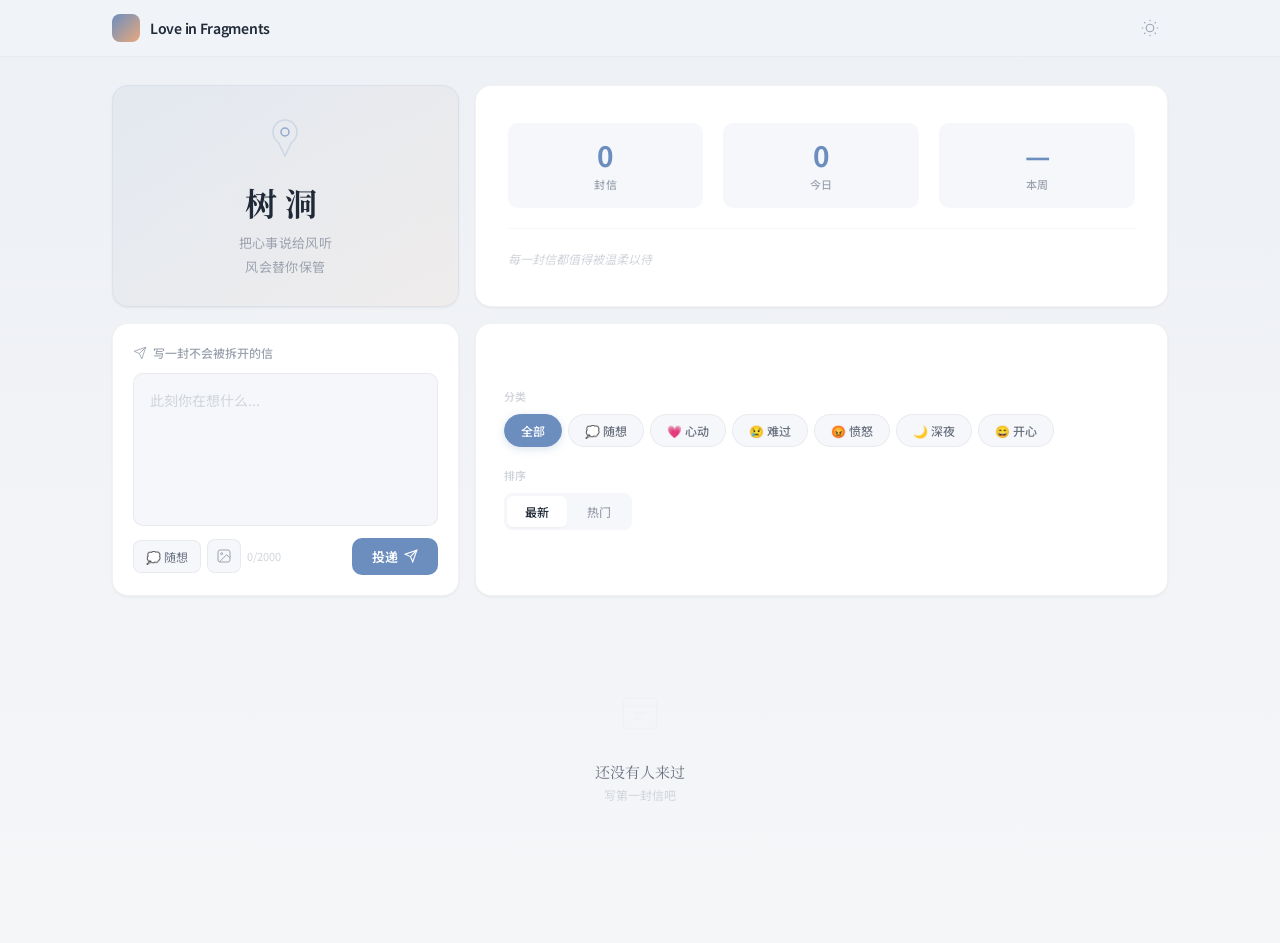
==== commit a359ef20: "add index.html" ====
--- a/index.html
+++ b/index.html
@@ -9,6 +9,12 @@
   <link rel="preconnect" href="https://fonts.gstatic.com" crossorigin>
   <link href="https://fonts.googleapis.com/css2?family=Noto+Serif+SC:wght@400;600;700&family=Inter:wght@300;400;500;600;700&family=Noto+Sans+SC:wght@300;400;500;600&display=swap" rel="stylesheet">
   <link rel="icon" href="data:image/svg+xml,<svg xmlns='http://www.w3.org/2000/svg' viewBox='0 0 100 100'><text y='.9em' font-size='90'>🕊️</text></svg>">
+  <link rel="manifest" href="manifest.json">
+  <meta name="theme-color" content="#6C8EBF">
+  <meta name="apple-mobile-web-app-capable" content="yes">
+  <meta name="apple-mobile-web-app-status-bar-style" content="default">
+  <meta name="apple-mobile-web-app-title" content="树洞">
+  <link rel="apple-touch-icon" href="icon-192.png">
 </head>
 <body>
 
--- a/style.css
+++ b/style.css
@@ -1,4 +1,4 @@
-/* ===== Love in Fragments · Tree Hole — Healing B-End UI ===== */
+/* ===== Love in Fragments · Tree Hole — Dashboard B-End UI ===== */
 
 :root {
   /* 背景 & 卡片 */
@@ -47,8 +47,9 @@
   --font-serif: 'Noto Serif SC', 'Songti SC', serif;
   
   /* 间距 */
-  --page-pad: 24px;
-  --max-w: 580px;
+  --page-pad: 32px;
+  --max-w: 1120px;
+  --gap: 16px;
 }
 
 /* ===== 暗色主题 ===== */
@@ -151,55 +152,98 @@
 .page {
   max-width: var(--max-w);
   margin: 0 auto;
-  padding: 0 var(--page-pad) 120px;
-}
-
-/* ===== 问候区 ===== */
-.greeting-section {
+  padding: 0 var(--page-pad) 80px;
+}
+
+/* ===== Dashboard Grid ===== */
+.dashboard-grid {
+  display: grid;
+  grid-template-columns: 1fr 2fr;
+  grid-template-rows: auto auto;
+  gap: var(--gap);
+  padding-top: 28px;
+  margin-bottom: 28px;
+}
+
+.dash-card {
+  background: var(--card);
+  border: 1px solid var(--border);
+  border-radius: var(--radius);
+  box-shadow: var(--shadow-sm);
+  transition: all 0.3s ease;
+}
+.dash-card:hover {
+  box-shadow: var(--shadow-md);
+}
+
+/* -- Row 1 左：品牌 -- */
+.dash-brand {
   display: flex;
-  justify-content: space-between;
-  align-items: flex-end;
-  padding: 32px 0 24px;
-}
-
-.greeting-title {
+  align-items: center;
+  justify-content: center;
+  min-height: 220px;
+  background: linear-gradient(135deg, var(--primary-bg) 0%, var(--warm-bg) 100%);
+  border-color: rgba(108,142,191,0.1);
+}
+
+.brand-visual {
+  text-align: center;
+  padding: 28px;
+}
+
+.brand-icon {
+  color: var(--primary);
+  margin-bottom: 16px;
+  opacity: 0.7;
+}
+
+.brand-title {
   font-family: var(--font-serif);
-  font-size: 28px; font-weight: 700;
-  letter-spacing: 6px;
+  font-size: 32px; font-weight: 700;
+  letter-spacing: 8px;
   color: var(--text-1);
-  margin-bottom: 6px;
+  margin-bottom: 10px;
   line-height: 1.2;
 }
 
-.greeting-sub {
+.brand-sub {
   font-size: 13px;
   color: var(--text-3);
   font-weight: 400;
   letter-spacing: 0.3px;
-}
-
-.greeting-stats { display: flex; gap: 8px; }
-
-.stat-card {
-  background: var(--card);
-  border: 1px solid var(--border);
+  line-height: 1.8;
+}
+
+/* -- Row 1 右：数据面板 -- */
+.dash-stats {
+  padding: 28px 32px;
+  display: flex;
+  flex-direction: column;
+  justify-content: center;
+}
+
+.stats-grid {
+  display: grid;
+  grid-template-columns: repeat(3, 1fr);
+  gap: 20px;
+  margin-bottom: 20px;
+}
+
+.stat-block {
+  text-align: center;
+  padding: 16px 8px;
+  background: var(--input);
   border-radius: var(--radius-sm);
-  padding: 10px 16px;
-  text-align: center;
-  box-shadow: var(--shadow-xs);
-  transition: all 0.2s;
-}
-.stat-card:hover { box-shadow: var(--shadow-sm); transform: translateY(-1px); }
-
-.stat-card-alt {
+  transition: all 0.2s;
+}
+.stat-block:hover {
   background: var(--primary-bg);
-  border-color: rgba(108,142,191,0.12);
 }
 
 .stat-num {
   display: block;
   font-family: 'Inter', var(--font-s);
-  font-size: 20px; font-weight: 700;
+  font-size: 28px; font-weight: 700;
   color: var(--primary);
   font-variant-numeric: tabular-nums;
   line-height: 1.2;
@@ -207,37 +251,62 @@
 
 .stat-label {
   display: block;
-  font-size: 10px;
+  font-size: 11px;
   color: var(--text-3);
   font-weight: 500;
   letter-spacing: 0.5px;
-  margin-top: 2px;
-}
-
-/* ===== 投递区 ===== */
-.compose-section { margin-bottom: 20px; }
-
-.compose-card {
-  background: var(--card);
-  border: 1px solid var(--border);
-  border-radius: var(--radius);
-  box-shadow: var(--shadow-sm);
-  overflow: hidden;
-  transition: all 0.3s ease;
-}
-.compose-card:focus-within {
-  box-shadow: var(--shadow-md);
-  border-color: rgba(108,142,191,0.2);
+  margin-top: 4px;
+}
+
+.stats-footer {
+  padding-top: 16px;
+  border-top: 1px solid var(--border-light);
+}
+
+.stats-hint {
+  font-size: 12px;
+  color: var(--text-4);
+  font-style: italic;
+}
+
+/* -- Row 2 左：投递区 -- */
+.dash-compose {
+  padding: 20px;
+  display: flex;
+  flex-direction: column;
+}
+
+.compose-header {
+  margin-bottom: 12px;
+}
+
+.compose-label {
+  display: flex;
+  align-items: center;
+  gap: 6px;
+  font-size: 12px;
+  font-weight: 500;
+  color: var(--text-3);
 }
 
 #secretInput {
   width: 100%;
-  border: none; background: transparent;
-  padding: 18px 20px 10px;
-  font-size: 14.5px; line-height: 1.75;
+  border: 1px solid var(--border);
+  border-radius: var(--radius-sm);
+  background: var(--input);
+  padding: 14px 16px;
+  font-size: 14px; line-height: 1.75;
   font-family: var(--font-serif);
   color: var(--text-1);
   resize: none; outline: none;
+  flex: 1;
+  min-height: 120px;
+  transition: all 0.2s;
+}
+#secretInput:focus {
+  border-color: rgba(108,142,191,0.3);
+  background: var(--card);
+  box-shadow: 0 0 0 3px var(--primary-bg);
 }
 #secretInput::placeholder {
   color: var(--text-4);
@@ -245,11 +314,11 @@
   font-weight: 400;
 }
 
-.image-upload-area { padding: 0 20px; }
+.image-upload-area { padding: 8px 0; }
 .image-preview {
   position: relative;
   display: inline-block;
-  max-width: 160px;
+  max-width: 140px;
   border-radius: var(--radius-sm);
   overflow: hidden;
 }
@@ -267,7 +336,7 @@
   display: flex;
   justify-content: space-between;
   align-items: center;
-  padding: 10px 16px 16px;
+  padding-top: 12px;
   gap: 10px;
 }
 
@@ -330,26 +399,34 @@
 .btn-send:active { transform: translateY(0); }
 .btn-send:disabled { opacity: 0.4; cursor: not-allowed; transform: none; box-shadow: none; }
 
-/* ===== 筛选栏 ===== */
-.filter-section {
+/* -- Row 2 右：筛选 -- */
+.dash-filter {
+  padding: 24px 28px;
   display: flex;
-  justify-content: space-between;
-  align-items: center;
-  margin-bottom: 16px;
-  gap: 12px;
-}
-
-.filter-scroll {
+  flex-direction: column;
+  justify-content: center;
+  gap: 20px;
+}
+
+.filter-group {}
+
+.filter-label {
+  display: block;
+  font-size: 11px;
+  font-weight: 600;
+  color: var(--text-4);
+  letter-spacing: 0.5px;
+  text-transform: uppercase;
+  margin-bottom: 10px;
+}
+
+.filter-chips {
   display: flex; gap: 6px;
-  overflow-x: auto;
-  -webkit-overflow-scrolling: touch;
-  flex: 1;
-}
-.filter-scroll::-webkit-scrollbar { display: none; }
+  flex-wrap: wrap;
+}
 
 .filter-chip {
-  flex-shrink: 0;
-  background: var(--card);
+  background: var(--input);
   border: 1px solid var(--border);
   color: var(--text-2);
   padding: 7px 16px;
@@ -368,12 +445,14 @@
   box-shadow: 0 2px 8px rgba(108,142,191,0.25);
 }
 
-.sort-group { display: flex; gap: 2px; flex-shrink: 0; background: var(--card); border-radius: var(--radius-xs); padding: 2px; border: 1px solid var(--border); }
+.sort-chips {
+  display: flex; gap: 2px; background: var(--input); border-radius: var(--radius-xs); padding: 3px; width: fit-content;
+}
 
 .sort-chip {
   background: none; border: none;
   color: var(--text-3);
-  padding: 6px 12px;
+  padding: 7px 18px;
   border-radius: 6px;
   font-size: 12px; font-family: var(--font-s);
   font-weight: 500;
@@ -382,12 +461,18 @@
 .sort-chip:hover { color: var(--text-2); }
 .sort-chip.active {
   color: var(--text-1);
-  background: var(--input);
+  background: var(--card);
   box-shadow: var(--shadow-xs);
 }
 
-/* ===== 信件列表 ===== */
-.posts-list { display: flex; flex-direction: column; gap: 10px; }
+/* ===== 信件列表 — 双列网格 ===== */
+.posts-section {}
+
+.posts-list {
+  display: grid;
+  grid-template-columns: repeat(2, 1fr);
+  gap: var(--gap);
+}
 
 .post-card {
   background: var(--card);
@@ -398,6 +483,8 @@
   cursor: pointer;
   transition: all 0.25s ease;
   animation: cardSlide 0.35s ease both;
+  display: flex;
+  flex-direction: column;
 }
 .post-card:hover {
   box-shadow: var(--shadow-md);
@@ -419,6 +506,7 @@
   display: flex; align-items: center; gap: 6px;
   font-size: 12px; color: var(--text-3);
   font-weight: 500;
+  flex-wrap: wrap;
 }
 
 .post-emoji { font-size: 14px; }
@@ -443,7 +531,7 @@
 
 .post-content {
   font-family: var(--font-serif);
-  font-size: 14.5px; line-height: 1.85;
+  font-size: 14px; line-height: 1.85;
   color: var(--text-1);
   margin-bottom: 14px;
   word-break: break-word;
@@ -451,6 +539,7 @@
   -webkit-line-clamp: 4;
   -webkit-box-orient: vertical;
   overflow: hidden;
+  flex: 1;
 }
 .post-content.expanded { -webkit-line-clamp: unset; }
 
@@ -468,6 +557,7 @@
   display: flex; gap: 4px;
   padding-top: 12px;
   border-top: 1px solid var(--border-light);
+  margin-top: auto;
 }
 
 .post-action {
@@ -489,6 +579,7 @@
   text-align: center;
   padding: 60px 20px;
   color: var(--text-3);
+  grid-column: 1 / -1;
 }
 .empty-illustration { margin-bottom: 16px; color: var(--text-4); }
 .empty-text {
@@ -534,7 +625,7 @@
 .modal-sheet {
   background: var(--card);
   border-radius: var(--radius) var(--radius) 0 0;
-  width: 100%; max-width: var(--max-w);
+  width: 100%; max-width: 600px;
   max-height: 88vh;
   overflow-y: auto;
   padding: 12px 24px 32px;
@@ -738,25 +829,35 @@
   to { transform: translateY(0); opacity: 1; }
 }
 
-/* ===== Mobile ===== */
+/* ===== 响应式 ===== */
+@media (max-width: 900px) {
+  :root { --max-w: 100%; --page-pad: 24px; }
+  
+  .dashboard-grid {
+    grid-template-columns: 1fr;
+  }
+  
+  .posts-list {
+    grid-template-columns: 1fr;
+  }
+}
+
 @media (max-width: 480px) {
-  :root { --page-pad: 16px; }
-  
-  .greeting-title { font-size: 24px; letter-spacing: 4px; }
-  .greeting-sub { font-size: 12px; }
-  .greeting-section {
-    padding: 24px 0 18px;
-    flex-direction: column; align-items: flex-start; gap: 14px;
-  }
-  .greeting-stats { align-self: flex-start; }
+  :root { --page-pad: 16px; --gap: 12px; }
+  
+  .brand-title { font-size: 24px; letter-spacing: 4px; }
+  .brand-sub { font-size: 12px; }
+  .dash-brand { min-height: 180px; }
+  
+  .stats-grid { grid-template-columns: repeat(3, 1fr); gap: 10px; }
+  .stat-num { font-size: 22px; }
   
   .compose-footer { flex-direction: column; gap: 10px; }
-  .compose-options { width: 100%; }
+  .compose-options { width: 100%; flex-wrap: wrap; }
   .btn-send { width: 100%; justify-content: center; }
   
+  .posts-list { grid-template-columns: 1fr; }
   .post-card { padding: 16px; }
+  
   .modal-sheet { padding: 12px 18px 24px; }
-  
-  .stat-card { padding: 8px 14px; }
-  .stat-num { font-size: 18px; }
-}
+}
